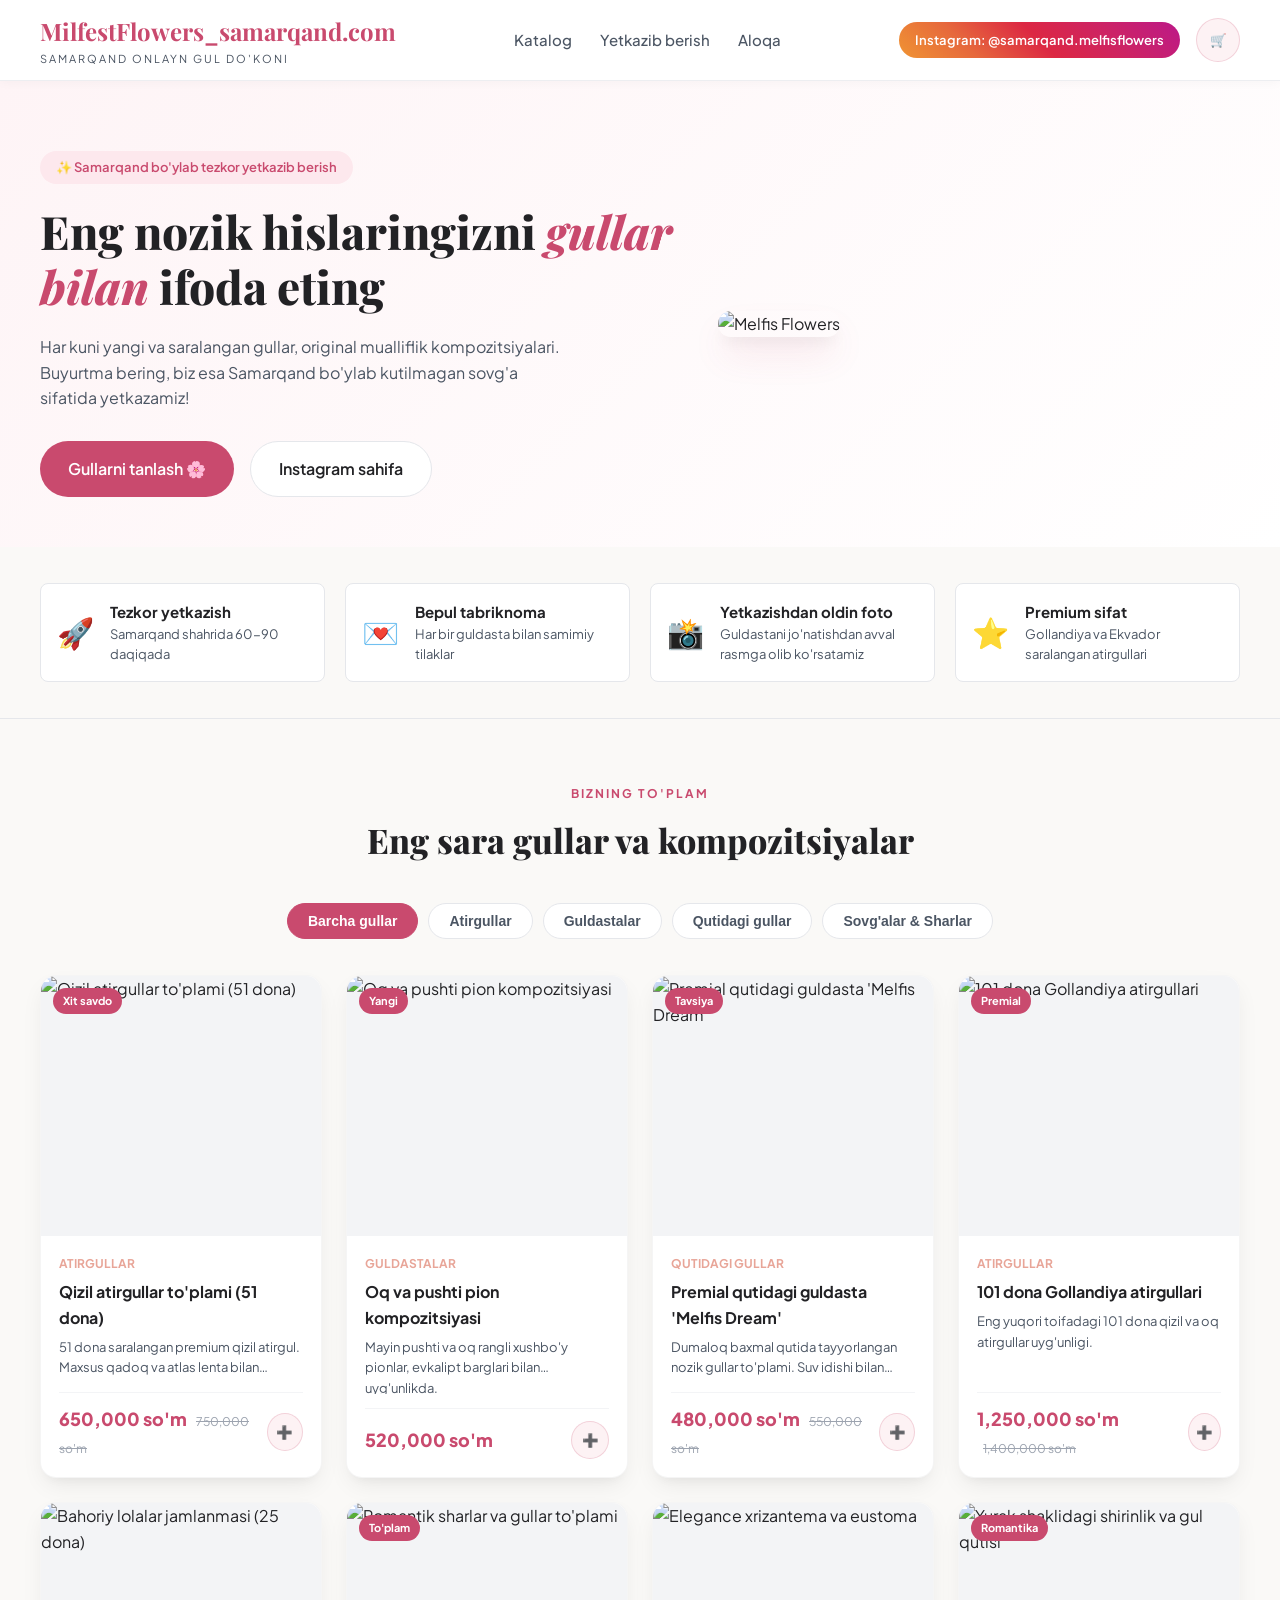
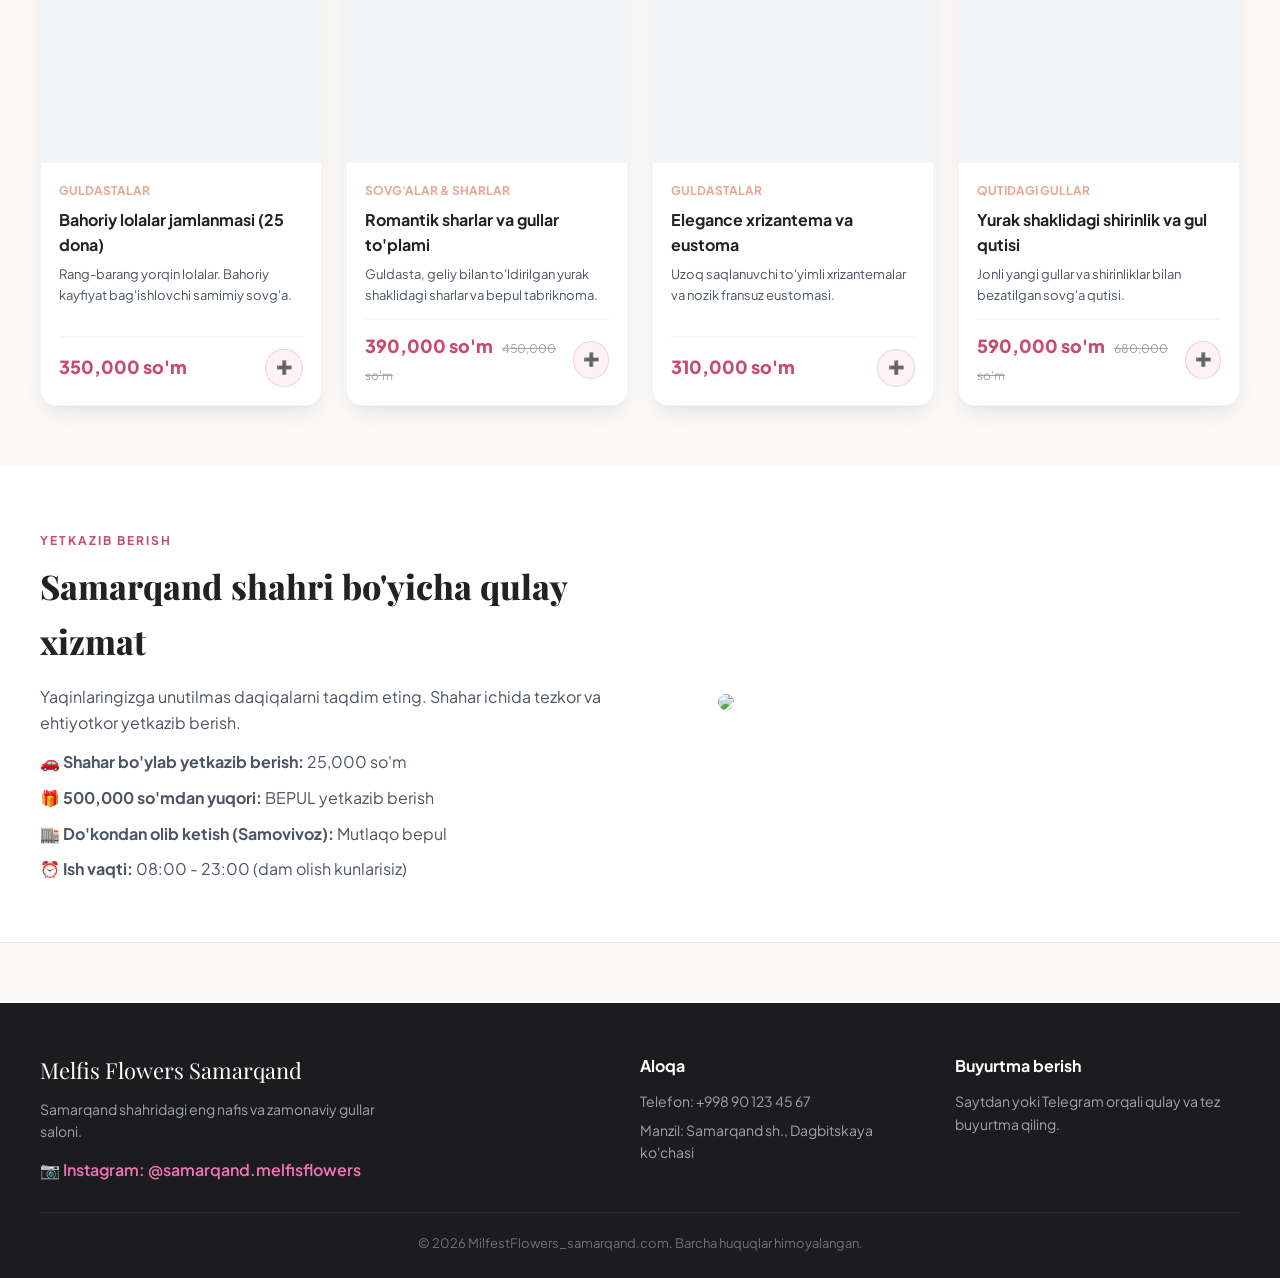
==== index.html @ a0522e43 "Initial commit for Melfis Flowers Samarqand" ====
<!DOCTYPE html>
<html lang="uz">
<head>
  <meta charset="UTF-8">
  <meta name="viewport" content="width=device-width, initial-scale=1.0">
  <title>MilfestFlowers_samarqand.com - Onlayn Gul Do'koni</title>
  <link rel="preconnect" href="https://fonts.googleapis.com">
  <link rel="preconnect" href="https://fonts.gstatic.com" crossorigin>
  <link href="https://fonts.googleapis.com/css2?family=Playfair+Display:ital,wght@0,600;0,700;0,800;1,600&family=Plus+Jakarta+Sans:wght@400;500;600;700&display=swap" rel="stylesheet">
  <style>
    :root {
      --primary: #c94a6e;
      --primary-hover: #b3395c;
      --primary-light: #fdf2f4;
      --secondary: #e8a598;
      --dark: #222225;
      --gray-dark: #4b5563;
      --gray-light: #f9fafb;
      --border: #e5e7eb;
      --shadow: 0 10px 25px -5px rgba(0, 0, 0, 0.08), 0 8px 10px -6px rgba(0, 0, 0, 0.04);
      --shadow-lg: 0 20px 35px -5px rgba(201, 74, 110, 0.15), 0 10px 15px -5px rgba(0, 0, 0, 0.06);
      --font-serif: 'Playfair Display', Georgia, serif;
      --font-sans: 'Plus Jakarta Sans', system-ui, -apple-system, sans-serif;
      --radius: 16px;
      --radius-sm: 8px;
      --transition: all 0.3s cubic-bezier(0.4, 0, 0.2, 1);
    }
    * { margin: 0; padding: 0; box-sizing: border-box; }
    body { font-family: var(--font-sans); background-color: #faf9f7; color: var(--dark); line-height: 1.6; }
    .container { max-width: 1240px; margin: 0 auto; padding: 0 20px; }
    .header { position: sticky; top: 0; background: rgba(255, 255, 255, 0.95); backdrop-filter: blur(12px); z-index: 100; border-bottom: 1px solid rgba(229, 231, 235, 0.7); box-shadow: 0 2px 10px rgba(0,0,0,0.03); }
    .nav-container { display: flex; justify-content: space-between; align-items: center; height: 80px; }
    .logo-wrap { text-decoration: none; display: flex; flex-direction: column; }
    .brand-title { font-family: var(--font-serif); font-size: 24px; font-weight: 700; color: var(--primary); }
    .brand-sub { font-size: 11px; letter-spacing: 2px; text-transform: uppercase; color: var(--gray-dark); }
    .nav-links { display: flex; gap: 28px; list-style: none; }
    .nav-links a { text-decoration: none; color: var(--gray-dark); font-weight: 500; font-size: 15px; transition: var(--transition); }
    .nav-links a:hover { color: var(--primary); }
    .nav-actions { display: flex; align-items: center; gap: 16px; }
    .insta-btn { display: flex; align-items: center; gap: 8px; padding: 8px 16px; border-radius: 30px; background: linear-gradient(45deg, #f09433 0%, #e6683c 25%, #dc2743 50%, #cc2366 75%, #bc1888 100%); color: #fff; text-decoration: none; font-size: 13px; font-weight: 600; }
    .cart-icon-btn { position: relative; background: var(--primary-light); border: 1px solid rgba(201, 74, 110, 0.2); color: var(--primary); width: 44px; height: 44px; border-radius: 50%; cursor: pointer; display: flex; align-items: center; justify-content: center; }
    .cart-icon-btn:hover { background: var(--primary); color: #fff; }
    .cart-badge { position: absolute; top: -4px; right: -4px; background: var(--primary); color: #fff; font-size: 11px; font-weight: 700; width: 20px; height: 20px; border-radius: 50%; display: none; align-items: center; justify-content: center; border: 2px solid #fff; }
    
    .hero { padding: 70px 0 50px; background: linear-gradient(135deg, #fef4f6 0%, #fff 100%); }
    .hero-grid { display: grid; grid-template-columns: 1.1fr 0.9fr; align-items: center; gap: 40px; }
    .hero-tag { display: inline-block; background: #fde8ed; color: var(--primary); padding: 6px 16px; border-radius: 20px; font-size: 13px; font-weight: 600; margin-bottom: 20px; }
    .hero-title { font-family: var(--font-serif); font-size: 46px; line-height: 1.2; font-weight: 800; margin-bottom: 20px; }
    .hero-title span { color: var(--primary); font-style: italic; }
    .hero-desc { font-size: 16px; color: var(--gray-dark); margin-bottom: 30px; max-width: 520px; }
    .hero-btns { display: flex; gap: 16px; flex-wrap: wrap; }
    .btn-primary { background: var(--primary); color: #fff; padding: 14px 28px; border-radius: 30px; text-decoration: none; font-weight: 600; border: none; cursor: pointer; transition: var(--transition); display: inline-flex; align-items: center; gap: 8px; }
    .btn-primary:hover { background: var(--primary-hover); transform: translateY(-2px); }
    .btn-secondary { background: #fff; border: 1px solid var(--border); color: var(--dark); padding: 14px 28px; border-radius: 30px; text-decoration: none; font-weight: 600; }
    .hero-img { width: 100%; height: 440px; object-fit: cover; border-radius: 24px; box-shadow: var(--shadow-lg); }
    
    .features-section { padding: 36px 0; border-bottom: 1px solid var(--border); }
    .features-grid { display: grid; grid-template-columns: repeat(auto-fit, minmax(240px, 1fr)); gap: 20px; }
    .feature-box { display: flex; align-items: center; gap: 16px; padding: 16px; background: #fff; border-radius: var(--radius-sm); border: 1px solid var(--border); }
    .feature-icon { font-size: 30px; }
    .feature-title { font-weight: 700; font-size: 15px; }
    .feature-text { font-size: 13px; color: var(--gray-dark); }

    .catalog-section { padding: 60px 0; }
    .section-head { text-align: center; margin-bottom: 36px; }
    .section-tag { color: var(--primary); font-weight: 700; text-transform: uppercase; font-size: 12px; letter-spacing: 2px; }
    .section-title { font-family: var(--font-serif); font-size: 34px; margin-top: 8px; font-weight: 800; }
    .category-filter { display: flex; justify-content: center; flex-wrap: wrap; gap: 10px; margin-bottom: 36px; }
    .filter-btn { background: #fff; border: 1px solid var(--border); padding: 9px 20px; border-radius: 30px; font-size: 14px; font-weight: 600; cursor: pointer; transition: var(--transition); color: var(--gray-dark); }
    .filter-btn.active, .filter-btn:hover { background: var(--primary); color: #fff; border-color: var(--primary); }

    .products-grid { display: grid; grid-template-columns: repeat(auto-fill, minmax(260px, 1fr)); gap: 24px; }
    .product-card { background: #fff; border-radius: var(--radius); overflow: hidden; box-shadow: var(--shadow); transition: var(--transition); display: flex; flex-direction: column; position: relative; border: 1px solid rgba(0,0,0,0.04); }
    .product-card:hover { transform: translateY(-5px); box-shadow: var(--shadow-lg); }
    .card-img-wrap { position: relative; width: 100%; height: 260px; overflow: hidden; background: #f3f4f6; }
    .card-img { width: 100%; height: 100%; object-fit: cover; transition: transform 0.5s ease; }
    .product-card:hover .card-img { transform: scale(1.05); }
    .card-badge { position: absolute; top: 12px; left: 12px; background: var(--primary); color: #fff; font-size: 11px; font-weight: 700; padding: 4px 10px; border-radius: 20px; }
    .card-body { padding: 18px; display: flex; flex-direction: column; flex-grow: 1; }
    .card-category { font-size: 12px; color: var(--secondary); font-weight: 700; text-transform: uppercase; margin-bottom: 6px; }
    .card-title { font-size: 16px; font-weight: 700; color: var(--dark); margin-bottom: 6px; }
    .card-desc { font-size: 13px; color: var(--gray-dark); margin-bottom: 14px; flex-grow: 1; display: -webkit-box; -webkit-line-clamp: 2; -webkit-box-orient: vertical; overflow: hidden; }
    .card-bottom { display: flex; justify-content: space-between; align-items: center; border-top: 1px solid #f3f4f6; padding-top: 12px; }
    .card-price { font-size: 18px; font-weight: 800; color: var(--primary); }
    .card-old-price { font-size: 12px; text-decoration: line-through; color: #9ca3af; margin-left: 6px; }
    .add-cart-btn { background: var(--primary-light); border: 1px solid rgba(201, 74, 110, 0.2); color: var(--primary); width: 38px; height: 38px; border-radius: 50%; display: flex; align-items: center; justify-content: center; cursor: pointer; transition: var(--transition); }
    .add-cart-btn:hover { background: var(--primary); color: #fff; }

    .modal-overlay { position: fixed; inset: 0; background: rgba(0, 0, 0, 0.5); backdrop-filter: blur(4px); z-index: 1000; display: none; }
    .modal-overlay.open { display: block; }
    .drawer { position: fixed; top: 0; right: -500px; width: 460px; max-width: 100vw; height: 100%; background: #fff; z-index: 1001; box-shadow: -10px 0 30px rgba(0,0,0,0.15); transition: right 0.35s ease; display: flex; flex-direction: column; }
    .drawer.open { right: 0; }
    .drawer-header { padding: 18px 22px; border-bottom: 1px solid var(--border); display: flex; justify-content: space-between; align-items: center; }
    .drawer-title { font-family: var(--font-serif); font-size: 20px; font-weight: 700; }
    .close-btn { background: none; border: none; font-size: 24px; cursor: pointer; color: var(--gray-dark); }
    .drawer-body { padding: 20px; flex-grow: 1; overflow-y: auto; }
    .drawer-footer { padding: 18px 22px; border-top: 1px solid var(--border); background: #fff; }
    
    .cart-item { display: flex; align-items: center; gap: 14px; padding: 12px 0; border-bottom: 1px solid #f3f4f6; }
    .cart-item-img { width: 60px; height: 60px; object-fit: cover; border-radius: 8px; }
    .cart-item-info { flex-grow: 1; }
    .cart-item-title { font-size: 14px; font-weight: 600; }
    .cart-item-price { font-size: 13px; color: var(--primary); font-weight: 700; }
    .qty-control { display: flex; align-items: center; gap: 8px; background: #f3f4f6; border-radius: 20px; padding: 2px 8px; }
    .qty-btn { background: none; border: none; font-size: 16px; cursor: pointer; font-weight: 700; }
    .cart-delete-btn { background: none; border: none; color: #ef4444; cursor: pointer; font-size: 16px; }

    .form-group { margin-bottom: 14px; }
    .form-label { display: block; font-size: 13px; font-weight: 600; margin-bottom: 5px; }
    .form-input, .form-textarea { width: 100%; padding: 10px 12px; border-radius: var(--radius-sm); border: 1px solid var(--border); font-family: inherit; font-size: 14px; outline: none; }
    .form-input:focus, .form-textarea:focus { border-color: var(--primary); }
    .delivery-toggle { display: grid; grid-template-columns: 1fr 1fr; gap: 10px; margin-bottom: 16px; }
    .toggle-option { padding: 10px; border: 1px solid var(--border); border-radius: var(--radius-sm); text-align: center; cursor: pointer; font-size: 13px; font-weight: 600; }
    .toggle-option.active { background: var(--primary-light); border-color: var(--primary); color: var(--primary); }
    .summary-row { display: flex; justify-content: space-between; margin-bottom: 6px; font-size: 14px; }
    .summary-row.total { font-size: 17px; font-weight: 800; color: var(--primary); border-top: 1px dashed var(--border); padding-top: 10px; margin-top: 10px; }
    
    .footer { background: #1c1c1f; color: #e5e7eb; padding: 50px 0 24px; margin-top: 60px; }
    .footer-grid { display: grid; grid-template-columns: 2fr 1fr 1fr; gap: 30px; margin-bottom: 30px; }
    .footer-brand { font-family: var(--font-serif); font-size: 22px; color: #fff; margin-bottom: 10px; }
    .toast { position: fixed; bottom: 25px; left: 50%; transform: translateX(-50%) translateY(100px); background: #222; color: #fff; padding: 10px 20px; border-radius: 30px; font-size: 14px; transition: transform 0.3s ease; z-index: 2000; opacity: 0; }
    .toast.show { transform: translateX(-50%) translateY(0); opacity: 1; }

    @media (max-width: 768px) {
      .hero-grid { grid-template-columns: 1fr; }
      .hero-title { font-size: 32px; }
      .nav-links { display: none; }
      .footer-grid { grid-template-columns: 1fr; }
    }
  </style>
</head>
<body>

  <header class="header">
    <div class="container nav-container">
      <a href="#" class="logo-wrap">
        <span class="brand-title">MilfestFlowers_samarqand.com</span>
        <span class="brand-sub">Samarqand Onlayn Gul Do'koni</span>
      </a>

      <ul class="nav-links">
        <li><a href="#catalog">Katalog</a></li>
        <li><a href="#delivery">Yetkazib berish</a></li>
        <li><a href="#contact">Aloqa</a></li>
      </ul>

      <div class="nav-actions">
        <a href="https://www.instagram.com/samarqand.melfisflowers/" target="_blank" class="insta-btn">
          Instagram: @samarqand.melfisflowers
        </a>

        <button class="cart-icon-btn" onclick="toggleCart(true)" title="Savatcha">
          🛒
          <span class="cart-badge" id="cart-count">0</span>
        </button>
      </div>
    </div>
  </header>

  <section class="hero">
    <div class="container hero-grid">
      <div>
        <span class="hero-tag">✨ Samarqand bo'ylab tezkor yetkazib berish</span>
        <h1 class="hero-title">Eng nozik hislaringizni <span>gullar bilan</span> ifoda eting</h1>
        <p class="hero-desc">
          Har kuni yangi va saralangan gullar, original mualliflik kompozitsiyalari. 
          Buyurtma bering, biz esa Samarqand bo'ylab kutilmagan sovg'a sifatida yetkazamiz!
        </p>
        <div class="hero-btns">
          <a href="#catalog" class="btn-primary">Gullarni tanlash 🌸</a>
          <a href="https://www.instagram.com/samarqand.melfisflowers/" target="_blank" class="btn-secondary">Instagram sahifa</a>
        </div>
      </div>
      <div>
        <img src="https://images.unsplash.com/photo-1563245372-f21724e3856d?auto=format&fit=crop&w=900&q=80" alt="Melfis Flowers" class="hero-img">
      </div>
    </div>
  </section>

  <section class="features-section">
    <div class="container features-grid">
      <div class="feature-box">
        <span class="feature-icon">🚀</span>
        <div><div class="feature-title">Tezkor yetkazish</div><div class="feature-text">Samarqand shahrida 60-90 daqiqada</div></div>
      </div>
      <div class="feature-box">
        <span class="feature-icon">💌</span>
        <div><div class="feature-title">Bepul tabriknoma</div><div class="feature-text">Har bir guldasta bilan samimiy tilaklar</div></div>
      </div>
      <div class="feature-box">
        <span class="feature-icon">📸</span>
        <div><div class="feature-title">Yetkazishdan oldin foto</div><div class="feature-text">Guldastani jo'natishdan avval rasmga olib ko'rsatamiz</div></div>
      </div>
      <div class="feature-box">
        <span class="feature-icon">⭐</span>
        <div><div class="feature-title">Premium sifat</div><div class="feature-text">Gollandiya va Ekvador saralangan atirgullari</div></div>
      </div>
    </div>
  </section>

  <section class="catalog-section" id="catalog">
    <div class="container">
      <div class="section-head">
        <span class="section-tag">Bizning to'plam</span>
        <h2 class="section-title">Eng sara gullar va kompozitsiyalar</h2>
      </div>

      <div class="category-filter">
        <button class="filter-btn active" onclick="filterCat('all', this)">Barcha gullar</button>
        <button class="filter-btn" onclick="filterCat('roses', this)">Atirgullar</button>
        <button class="filter-btn" onclick="filterCat('bouquets', this)">Guldastalar</button>
        <button class="filter-btn" onclick="filterCat('boxes', this)">Qutidagi gullar</button>
        <button class="filter-btn" onclick="filterCat('gifts', this)">Sovg'alar & Sharlar</button>
      </div>

      <div class="products-grid" id="products-grid"></div>
    </div>
  </section>

  <section class="features-section" id="delivery" style="background:#fff; padding: 60px 0;">
    <div class="container hero-grid">
      <div>
        <span class="section-tag">Yetkazib berish</span>
        <h2 class="section-title" style="margin-bottom: 16px;">Samarqand shahri bo'yicha qulay xizmat</h2>
        <p style="color: var(--gray-dark); margin-bottom: 14px;">
          Yaqinlaringizga unutilmas daqiqalarni taqdim eting. Shahar ichida tezkor va ehtiyotkor yetkazib berish.
        </p>
        <ul style="list-style: none; display: flex; flex-direction: column; gap: 10px; color: var(--gray-dark);">
          <li>🚗 <b>Shahar bo'ylab yetkazib berish:</b> 25,000 so'm</li>
          <li>🎁 <b>500,000 so'mdan yuqori:</b> BEPUL yetkazib berish</li>
          <li>🏬 <b>Do'kondan olib ketish (Samovivoz):</b> Mutlaqo bepul</li>
          <li>⏰ <b>Ish vaqti:</b> 08:00 - 23:00 (dam olish kunlarisiz)</li>
        </ul>
      </div>
      <div>
        <img src="https://images.unsplash.com/photo-1508615039623-a25605d2b022?auto=format&fit=crop&w=800&q=80" style="width:100%; border-radius: 20px; box-shadow: var(--shadow);">
      </div>
    </div>
  </section>

  <footer class="footer" id="contact">
    <div class="container">
      <div class="footer-grid">
        <div>
          <div class="footer-brand">Melfis Flowers Samarqand</div>
          <p style="color: #9ca3af; font-size: 14px; max-width: 360px;">
            Samarqand shahridagi eng nafis va zamonaviy gullar saloni.
          </p>
          <div style="margin-top: 14px;">
            <a href="https://www.instagram.com/samarqand.melfisflowers/" target="_blank" style="color: #f472b6; text-decoration: none; font-weight: 600;">
              📷 Instagram: @samarqand.melfisflowers
            </a>
          </div>
        </div>
        <div>
          <h4 style="color: #fff; margin-bottom: 12px;">Aloqa</h4>
          <p style="color: #9ca3af; font-size: 14px;">Telefon: +998 90 123 45 67</p>
          <p style="color: #9ca3af; font-size: 14px; margin-top: 6px;">Manzil: Samarqand sh., Dagbitskaya ko'chasi</p>
        </div>
        <div>
          <h4 style="color: #fff; margin-bottom: 12px;">Buyurtma berish</h4>
          <p style="color: #9ca3af; font-size: 14px;">Saytdan yoki Telegram orqali qulay va tez buyurtma qiling.</p>
        </div>
      </div>
      <div style="border-top: 1px solid #2e2e33; padding-top: 20px; text-align: center; color: #6b7280; font-size: 13px;">
        &copy; 2026 MilfestFlowers_samarqand.com. Barcha huquqlar himoyalangan.
      </div>
    </div>
  </footer>

  <!-- Savatcha Drawer -->
  <div class="modal-overlay" id="cart-overlay" onclick="toggleCart(false)"></div>
  <div class="drawer" id="cart-drawer">
    <div class="drawer-header">
      <h3 class="drawer-title" id="drawer-title">Savatcha</h3>
      <button class="close-btn" onclick="toggleCart(false)">&times;</button>
    </div>

    <div class="drawer-body">
      <div id="cart-empty" style="text-align: center; padding: 50px 10px; display: none;">
        <div style="font-size: 40px; margin-bottom: 10px;">🛒</div>
        <h4>Savatchangiz bo'sh</h4>
        <p style="color: var(--gray-dark); font-size: 13px; margin-top: 6px;">Katalogdan gullarni tanlang va qo'shing</p>
      </div>

      <div id="cart-items-wrap">
        <div id="cart-items"></div>
        <button class="btn-primary" style="width: 100%; margin-top: 20px;" onclick="goToCheckout()">
          Rasmiylashtirishga o'tish →
        </button>
      </div>

      <div id="checkout-wrap" style="display: none;">
        <button onclick="goToCartView()" style="background:none; border:none; color:var(--primary); font-weight:600; cursor:pointer; margin-bottom:14px;">
          ← Savatchaga qaytish
        </button>
        <form id="order-form" onsubmit="submitOrder(event)">
          <div class="delivery-toggle">
            <div class="toggle-option active" id="btn-delivery" onclick="setDelivery('delivery')">🚗 Yetkazib berish</div>
            <div class="toggle-option" id="btn-pickup" onclick="setDelivery('pickup')">🏬 Olib ketish</div>
          </div>

          <div class="form-group">
            <label class="form-label">Ismingiz *</label>
            <input type="text" id="cust-name" class="form-input" placeholder="Ismingizni yozing" required>
          </div>

          <div class="form-group">
            <label class="form-label">Telefon raqamingiz *</label>
            <input type="tel" id="cust-phone" class="form-input" placeholder="+998 90 123 45 67" required>
          </div>

          <div class="form-group" id="addr-group">
            <label class="form-label">Yetkazib berish manzili *</label>
            <textarea id="cust-addr" class="form-textarea" rows="2" placeholder="Samarqand sh., ko'cha, uy / mo'ljal"></textarea>
          </div>

          <div style="display: grid; grid-template-columns: 1fr 1fr; gap: 10px;">
            <div class="form-group">
              <label class="form-label">Sana</label>
              <input type="date" id="cust-date" class="form-input">
            </div>
            <div class="form-group">
              <label class="form-label">Vaqt</label>
              <input type="time" id="cust-time" class="form-input">
            </div>
          </div>

          <div class="form-group">
            <label class="form-label">💌 Bepul tabriknoma so'zlari</label>
            <textarea id="cust-note" class="form-textarea" rows="2" placeholder="Tabriknoma uchun tilaklaringiz"></textarea>
          </div>

          <div class="form-group">
            <label class="form-label">Qo'shimcha izoh</label>
            <input type="text" id="cust-comment" class="form-input" placeholder="Syurpriz qilish, anonim yetkazish va h.k.">
          </div>

          <button type="submit" class="btn-primary" style="width: 100%; margin-top: 10px;">
            Buyurtmani yuborish (Telegram orqali)
          </button>
        </form>
      </div>
    </div>

    <div class="drawer-footer">
      <div class="summary-row">
        <span>Mahsulotlar:</span>
        <span id="sum-items" style="font-weight: 600;">0 so'm</span>
      </div>
      <div class="summary-row">
        <span>Yetkazib berish:</span>
        <span id="sum-delivery" style="font-weight: 600;">0 so'm</span>
      </div>
      <div class="summary-row total">
        <span>Jami to'lov:</span>
        <span id="sum-total">0 so'm</span>
      </div>
    </div>
  </div>

  <div id="toast" class="toast"></div>

  <script>
    const products = [
      {
        id: 1,
        name: "Qizil atirgullar to'plami (51 dona)",
        category: "roses",
        category_name: "Atirgullar",
        price: 650000,
        old_price: 750000,
        image: "https://images.unsplash.com/photo-1518895949257-7621c3c786d7?auto=format&fit=crop&w=800&q=80",
        badge: "Xit savdo",
        description: "51 dona saralangan premium qizil atirgul. Maxsus qadoq va atlas lenta bilan o'ralgan."
      },
      {
        id: 2,
        name: "Oq va pushti pion kompozitsiyasi",
        category: "bouquets",
        category_name: "Guldastalar",
        price: 520000,
        image: "https://images.unsplash.com/photo-1561181286-d3fee7d55364?auto=format&fit=crop&w=800&q=80",
        badge: "Yangi",
        description: "Mayin pushti va oq rangli xushbo'y pionlar, evkalipt barglari bilan uyg'unlikda."
      },
      {
        id: 3,
        name: "Premial qutidagi guldasta 'Melfis Dream'",
        category: "boxes",
        category_name: "Qutidagi gullar",
        price: 480000,
        old_price: 550000,
        image: "https://images.unsplash.com/photo-1526047932273-341f2a7631f9?auto=format&fit=crop&w=800&q=80",
        badge: "Tavsiya",
        description: "Dumaloq baxmal qutida tayyorlangan nozik gullar to'plami. Suv idishi bilan uzoq saqlanadi."
      },
      {
        id: 4,
        name: "101 dona Gollandiya atirgullari",
        category: "roses",
        category_name: "Atirgullar",
        price: 1250000,
        old_price: 1400000,
        image: "https://images.unsplash.com/photo-1582794543139-8ac9cb0f7b11?auto=format&fit=crop&w=800&q=80",
        badge: "Premial",
        description: "Eng yuqori toifadagi 101 dona qizil va oq atirgullar uyg'unligi."
      },
      {
        id: 5,
        name: "Bahoriy lolalar jamlanmasi (25 dona)",
        category: "bouquets",
        category_name: "Guldastalar",
        price: 350000,
        image: "https://images.unsplash.com/photo-1520763185298-1b434c919102?auto=format&fit=crop&w=800&q=80",
        description: "Rang-barang yorqin lolalar. Bahoriy kayfiyat bag'ishlovchi samimiy sovg'a."
      },
      {
        id: 6,
        name: "Romantik sharlar va gullar to'plami",
        category: "gifts",
        category_name: "Sovg'alar & Sharlar",
        price: 390000,
        old_price: 450000,
        image: "https://images.unsplash.com/photo-1530103862676-de8c9debad1d?auto=format&fit=crop&w=800&q=80",
        badge: "To'plam",
        description: "Guldasta, geliy bilan to'ldirilgan yurak shaklidagi sharlar va bepul tabriknoma."
      },
      {
        id: 7,
        name: "Elegance xrizantema va eustoma",
        category: "bouquets",
        category_name: "Guldastalar",
        price: 310000,
        image: "https://images.unsplash.com/photo-1525310072745-f49212b5ac6d?auto=format&fit=crop&w=800&q=80",
        description: "Uzoq saqlanuvchi to'yimli xrizantemalar va nozik fransuz eustomasi."
      },
      {
        id: 8,
        name: "Yurak shaklidagi shirinlik va gul qutisi",
        category: "boxes",
        category_name: "Qutidagi gullar",
        price: 590000,
        old_price: 680000,
        image: "https://images.unsplash.com/photo-1546842931-886c185b4c8c?auto=format&fit=crop&w=800&q=80",
        badge: "Romantika",
        description: "Jonli yangi gullar va shirinliklar bilan bezatilgan sovg'a qutisi."
      }
    ];

    let cart = JSON.parse(localStorage.getItem('melfis_c') || '[]');
    let deliveryType = 'delivery';
    const DELIVERY_PRICE = 25000;

    function renderCatalog(cat = 'all') {
      const container = document.getElementById('products-grid');
      const filtered = cat === 'all' ? products : products.filter(p => p.category === cat);
      
      container.innerHTML = filtered.map(p => `
        <div class="product-card">
          <div class="card-img-wrap">
            <img src="${p.image}" alt="${p.name}" class="card-img" loading="lazy">
            ${p.badge ? `<span class="card-badge">${p.badge}</span>` : ''}
          </div>
          <div class="card-body">
            <span class="card-category">${p.category_name}</span>
            <h3 class="card-title">${p.name}</h3>
            <p class="card-desc">${p.description}</p>
            <div class="card-bottom">
              <div>
                <span class="card-price">${p.price.toLocaleString()} so'm</span>
                ${p.old_price ? `<span class="card-old-price">${p.old_price.toLocaleString()} so'm</span>` : ''}
              </div>
              <button class="add-cart-btn" onclick="addToCart(${p.id})" title="Savatchaga qo'shish">➕</button>
            </div>
          </div>
        </div>
      `).join('');
    }

    function filterCat(cat, btn) {
      document.querySelectorAll('.filter-btn').forEach(b => b.classList.remove('active'));
      btn.classList.add('active');
      renderCatalog(cat);
    }

    function toggleCart(open) {
      document.getElementById('cart-overlay').classList.toggle('open', open);
      document.getElementById('cart-drawer').classList.toggle('open', open);
      if (open) goToCartView();
    }

    function addToCart(id) {
      const prod = products.find(p => p.id === id);
      const exist = cart.find(i => i.id === id);
      if (exist) {
        exist.qty += 1;
      } else {
        cart.push({ ...prod, qty: 1 });
      }
      saveAndUpdate();
      showToast(`"${prod.name}" savatchaga qo'shildi! 🌸`);
    }

    function changeQty(id, delta) {
      const item = cart.find(i => i.id === id);
      if (item) {
        item.qty += delta;
        if (item.qty <= 0) cart = cart.filter(i => i.id !== id);
        saveAndUpdate();
      }
    }

    function removeItem(id) {
      cart = cart.filter(i => i.id !== id);
      saveAndUpdate();
    }

    function saveAndUpdate() {
      localStorage.setItem('melfis_c', JSON.stringify(cart));
      updateCartUI();
    }

    function updateCartUI() {
      const totalCount = cart.reduce((s, i) => s + i.qty, 0);
      const badge = document.getElementById('cart-count');
      badge.textContent = totalCount;
      badge.style.display = totalCount > 0 ? 'flex' : 'none';

      const empty = document.getElementById('cart-empty');
      const wrap = document.getElementById('cart-items-wrap');
      const itemsContainer = document.getElementById('cart-items');

      if (cart.length === 0) {
        empty.style.display = 'block';
        wrap.style.display = 'none';
        itemsContainer.innerHTML = '';
      } else {
        empty.style.display = 'none';
        wrap.style.display = 'block';
        itemsContainer.innerHTML = cart.map(item => `
          <div class="cart-item">
            <img src="${item.image}" class="cart-item-img">
            <div class="cart-item-info">
              <div class="cart-item-title">${item.name}</div>
              <div class="cart-item-price">${(item.price * item.qty).toLocaleString()} so'm</div>
            </div>
            <div class="qty-control">
              <button class="qty-btn" onclick="changeQty(${item.id}, -1)">-</button>
              <span style="font-size: 13px; font-weight:700;">${item.qty}</span>
              <button class="qty-btn" onclick="changeQty(${item.id}, 1)">+</button>
            </div>
            <button class="cart-delete-btn" onclick="removeItem(${item.id})">✕</button>
          </div>
        `).join('');
      }

      const subtotal = cart.reduce((s, i) => s + (i.price * i.qty), 0);
      let delivery = deliveryType === 'pickup' || subtotal >= 500000 || subtotal === 0 ? 0 : DELIVERY_PRICE;
      
      document.getElementById('sum-items').textContent = `${subtotal.toLocaleString()} so'm`;
      document.getElementById('sum-delivery').textContent = deliveryType === 'pickup' ? "Bepul (Olib ketish)" : (delivery === 0 && subtotal > 0 ? "Bepul (Aksiya)" : `${delivery.toLocaleString()} so'm`);
      document.getElementById('sum-total').textContent = `${(subtotal + delivery).toLocaleString()} so'm`;
    }

    function setDelivery(type) {
      deliveryType = type;
      document.getElementById('btn-delivery').classList.toggle('active', type === 'delivery');
      document.getElementById('btn-pickup').classList.toggle('active', type === 'pickup');
      document.getElementById('addr-group').style.display = type === 'delivery' ? 'block' : 'none';
      saveAndUpdate();
    }

    function goToCheckout() {
      if (cart.length === 0) return;
      document.getElementById('cart-items-wrap').style.display = 'none';
      document.getElementById('checkout-wrap').style.display = 'block';
      document.getElementById('drawer-title').textContent = "Rasmiylashtirish";
    }

    function goToCartView() {
      document.getElementById('cart-items-wrap').style.display = cart.length ? 'block' : 'none';
      document.getElementById('checkout-wrap').style.display = 'none';
      document.getElementById('drawer-title').textContent = "Savatcha";
    }

    async function submitOrder(e) {
      e.preventDefault();
      const name = document.getElementById('cust-name').value;
      const phone = document.getElementById('cust-phone').value;
      const addr = deliveryType === 'delivery' ? (document.getElementById('cust-addr').value || 'Ko\'rsatilmagan') : 'Do\'kondan olib ketish';
      const date = document.getElementById('cust-date').value || 'Tez orada';
      const time = document.getElementById('cust-time').value || 'Tez orada';
      const note = document.getElementById('cust-note').value;
      const comment = document.getElementById('cust-comment').value;

      const subtotal = cart.reduce((s, i) => s + (i.price * i.qty), 0);
      const delivery = deliveryType === 'pickup' || subtotal >= 500000 ? 0 : DELIVERY_PRICE;
      const total = subtotal + delivery;

      // Telegram formatida matn tuzish
      let orderMsg = `🌸 YANGI BUYURTMA | Melfis Flowers 🌸%0A%0A`;
      orderMsg += `👤 Mijoz: ${encodeURIComponent(name)}%0A`;
      orderMsg += `📞 Tel: ${encodeURIComponent(phone)}%0A`;
      orderMsg += `🚗 Turi: ${deliveryType === 'delivery' ? 'Yetkazib berish' : 'Olib ketish'}%0A`;
      if (deliveryType === 'delivery') {
        orderMsg += `📍 Manzil: ${encodeURIComponent(addr)}%0A`;
        orderMsg += `📅 Sana/Vaqt: ${encodeURIComponent(date)} ${encodeURIComponent(time)}%0A`;
      }
      if (note) orderMsg += `💌 Tabriknoma: ${encodeURIComponent(note)}%0A`;
      if (comment) orderMsg += `💬 Izoh: ${encodeURIComponent(comment)}%0A`;
      orderMsg += `%0A📦 Tovarlar:%0A`;
      cart.forEach((c, idx) => {
        orderMsg += `${idx+1}. ${encodeURIComponent(c.name)} x ${c.qty} = ${(c.price * c.qty).toLocaleString()} so'm%0A`;
      });
      orderMsg += `%0A💰 Jami: ${total.toLocaleString()} so'm`;

      // Agar Python backend orqali ishlatilayotgan bo'lsa:
      try {
        await fetch('/api/order', {
          method: 'POST',
          headers: {'Content-Type': 'application/json'},
          body: JSON.stringify({
            customer: { name, phone, address: addr, date, time, card_note: note, comment },
            delivery_type: deliveryType,
            items: cart.map(i => ({ name: i.name, quantity: i.qty, price: i.price })),
            total_price: total
          })
        });
      } catch (err) {
        // Agar backend ishlamasa ham to'g'ridan-to'g'ri telegram orqali ochish imkoniyati bor
      }

      alert("Buyurtmangiz muvaffaqiyatli qabul qilindi! Operatorimiz tez orada siz bilan bog'lanadi.");
      cart = [];
      saveAndUpdate();
      toggleCart(false);
      e.target.reset();
    }

    function showToast(msg) {
      const t = document.getElementById('toast');
      t.textContent = msg;
      t.classList.add('show');
      setTimeout(() => t.classList.remove('show'), 3000);
    }

    // Boshlang'ich yuklash
    renderCatalog();
    updateCartUI();
  </script>
</body>
</html>
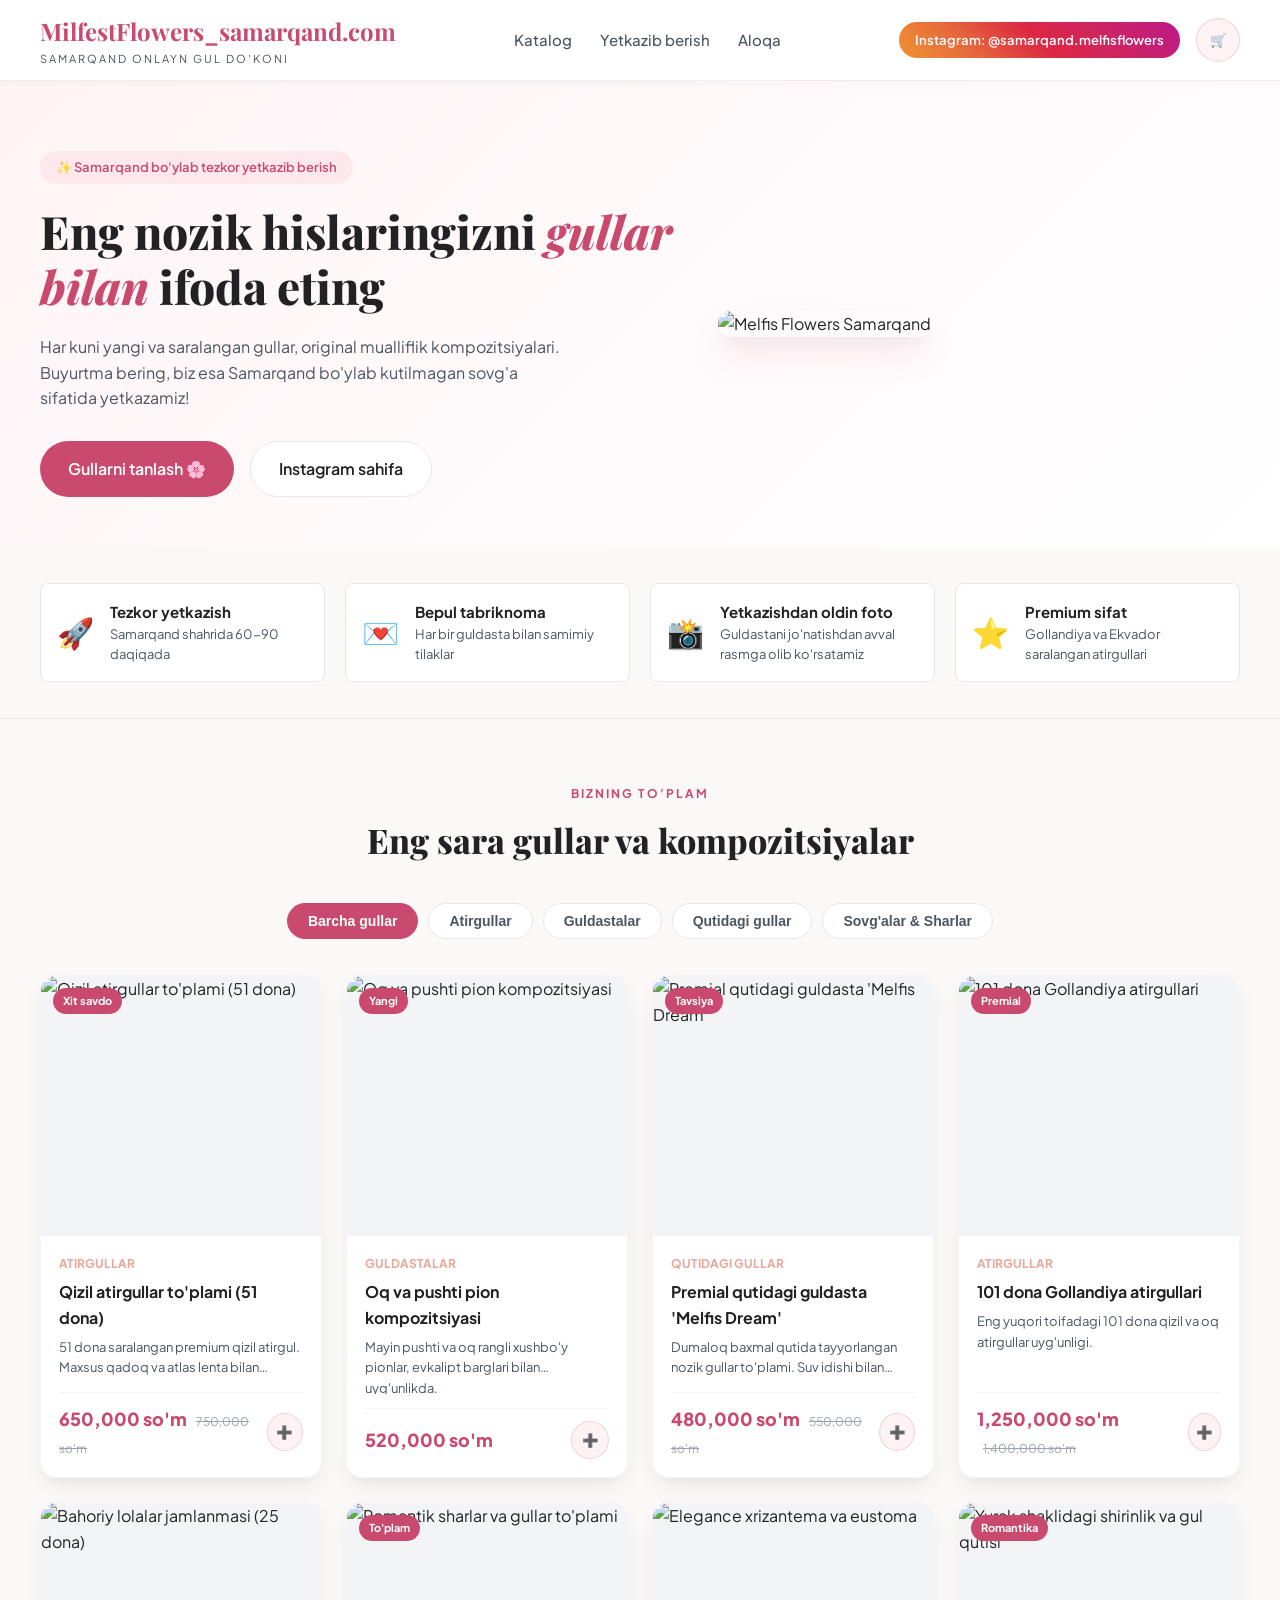
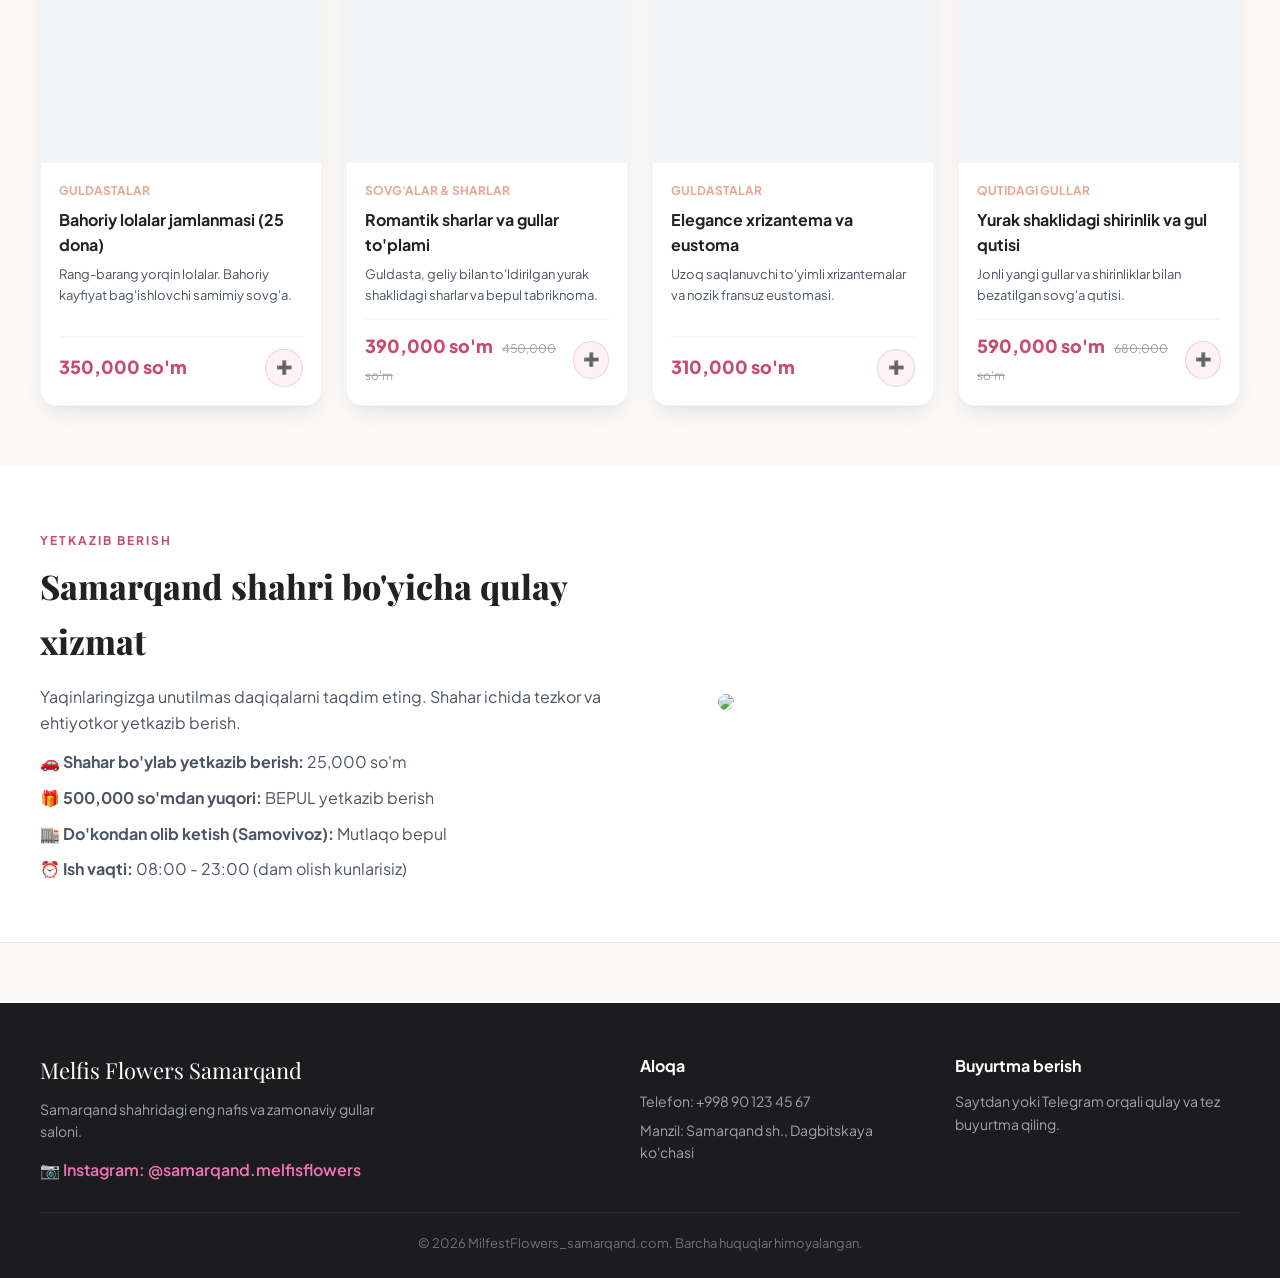
==== commit 103c6b7f: "Fix hero banner image to premium flowers bouquet" ====
--- a/index.html
+++ b/index.html
@@ -172,7 +172,7 @@
         </div>
       </div>
       <div>
-        <img src="https://images.unsplash.com/photo-1563245372-f21724e3856d?auto=format&fit=crop&w=900&q=80" alt="Melfis Flowers" class="hero-img">
+        <img src="https://images.unsplash.com/photo-1526047932273-341f2a7631f9?auto=format&fit=crop&w=1000&q=80" alt="Melfis Flowers Samarqand" class="hero-img">
       </div>
     </div>
   </section>
